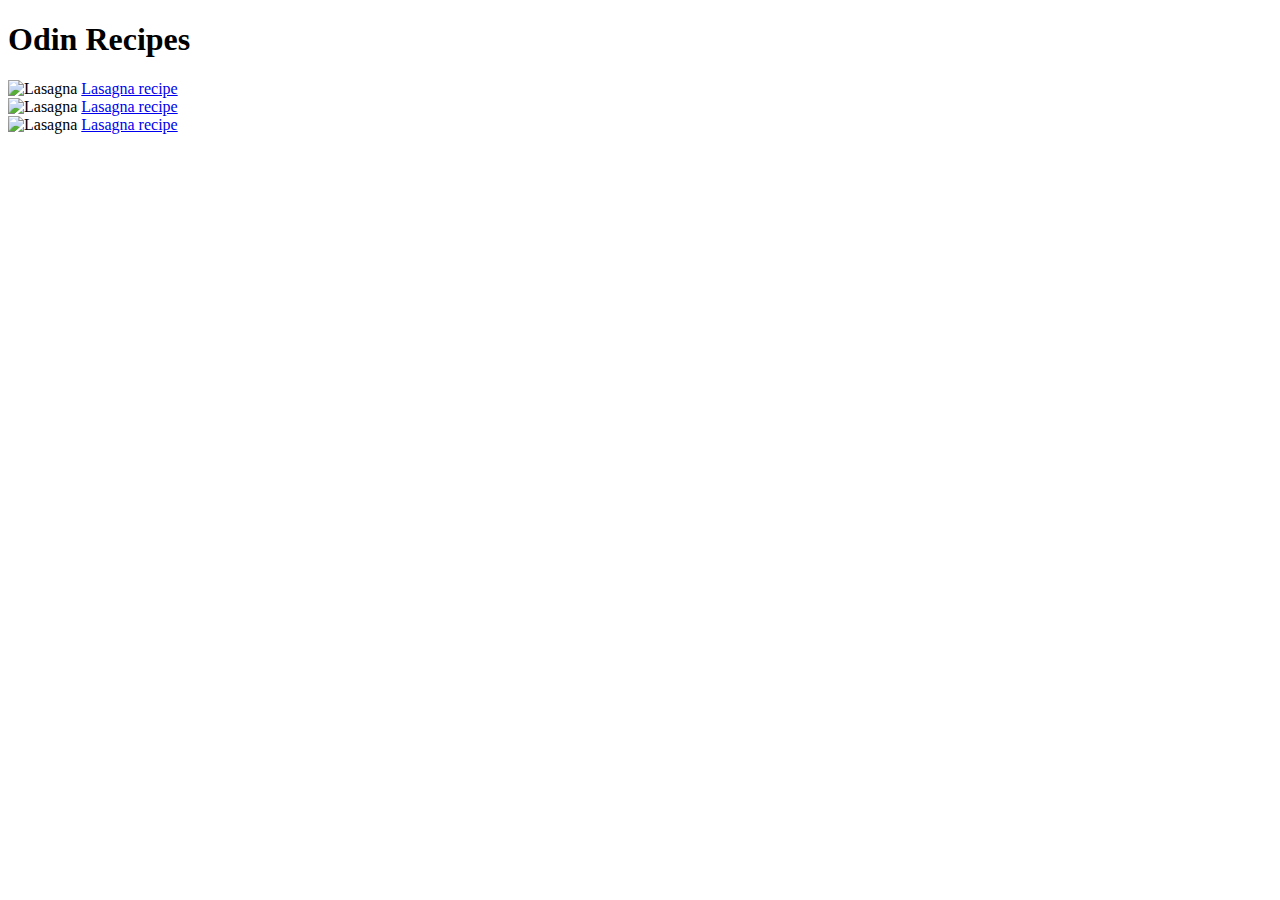
==== index.html @ f6fef265 "First Draft" ====
<!DOCTYPE html>
<html lang="en">
<head>
    <meta charset="UTF-8">
    <title>Odin Recipes</title>
    <link rel="stylesheet" href="style.css">
    <link href="https://fonts.googleapis.com/css2?family=Ibarra+Real+Nova&display=swap" rel="stylesheet">
</head>

<body>
   <h1>Odin Recipes</h1> 

    <div class="container-recipes">
        <div class="recipe">
            <img src="/img/Best-Classic-Lasagna" alt="Lasagna">
            <a href="/recipes/lasagna.html" class="recipe-title">Lasagna recipe</a>
        </div>
        <div class="recipe">
            <img src="/img/Best-Classic-Lasagna" alt="Lasagna">
            <a href="/recipes/lasagna.html" class="recipe-title">Lasagna recipe</a>
        </div>
        <div class="recipe">
            <img src="/img/Best-Classic-Lasagna" alt="Lasagna">
            <a href="/recipes/lasagna.html" class="recipe-title">Lasagna recipe</a>
        </div>
    </div>
</body>
</html>
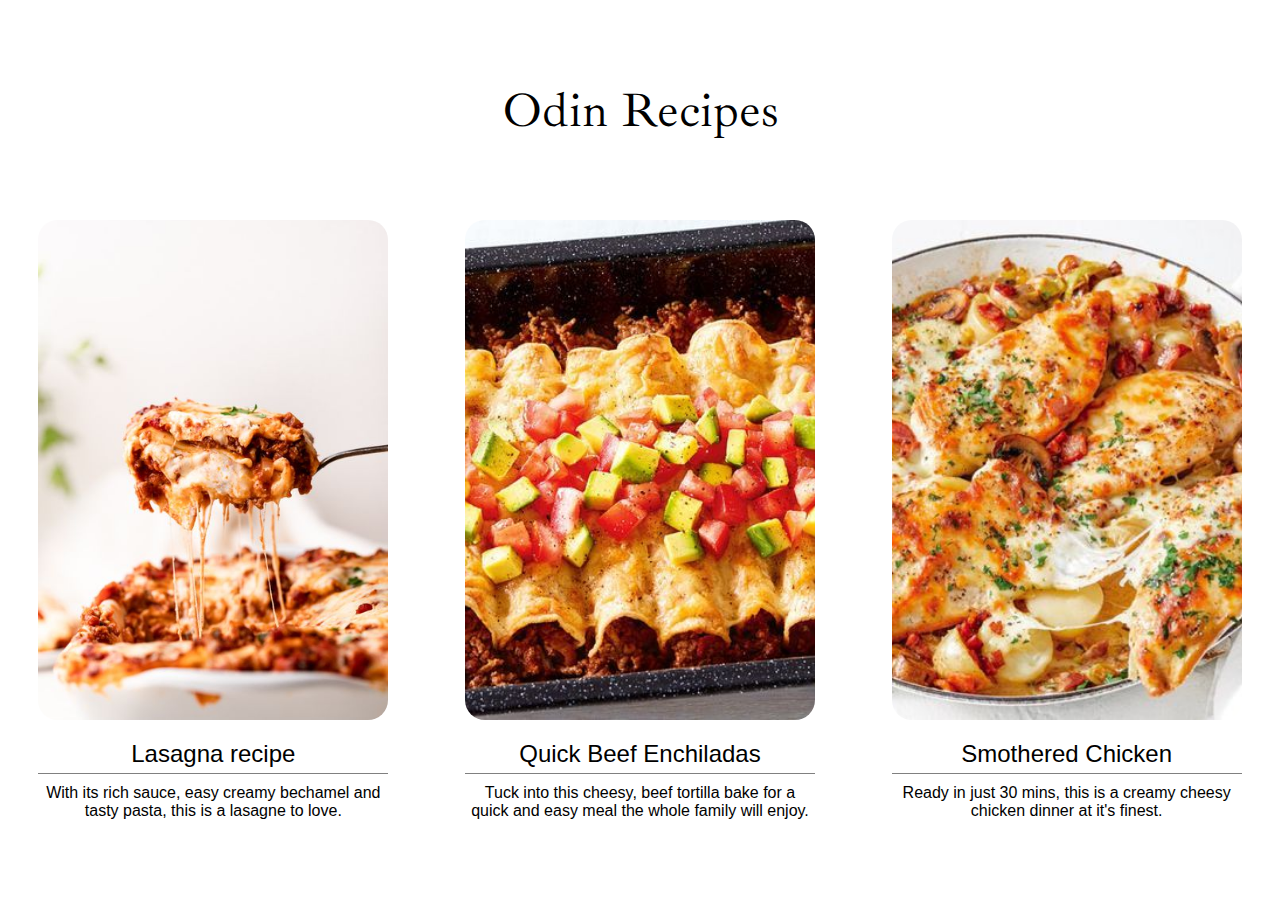
==== commit 54a4e60e: "Home Page" ====
--- a/index.html
+++ b/index.html
@@ -14,14 +14,17 @@
         <div class="recipe">
             <img src="/img/Best-Classic-Lasagna" alt="Lasagna">
             <a href="/recipes/lasagna.html" class="recipe-title">Lasagna recipe</a>
+            <p class="recipe-descr">With its rich sauce, easy creamy bechamel and tasty pasta, this is a lasagne to love.</p>
         </div>
         <div class="recipe">
-            <img src="/img/Best-Classic-Lasagna" alt="Lasagna">
-            <a href="/recipes/lasagna.html" class="recipe-title">Lasagna recipe</a>
+            <img src="/img/quick-beef-enchiladas.jpg" alt="Quick Beef Enchiladas">
+            <a href="/recipes/lasagna.html" class="recipe-title">Quick Beef Enchiladas</a>
+            <p class="recipe-descr">Tuck into this cheesy, beef tortilla bake for a quick and easy meal the whole family will enjoy.</p>
         </div>
         <div class="recipe">
-            <img src="/img/Best-Classic-Lasagna" alt="Lasagna">
-            <a href="/recipes/lasagna.html" class="recipe-title">Lasagna recipe</a>
+            <img src="/img/bacon-mushroom-smothered-chicken-skillet.jpg" alt="One-pan cheese and bacon smothered chicken">
+            <a href="/recipes/lasagna.html" class="recipe-title">Smothered Chicken</a>
+            <p class="recipe-descr">Ready in just 30 mins, this is a creamy cheesy chicken dinner at it's finest.</p>
         </div>
     </div>
 </body>
--- a/style.css
+++ b/style.css
@@ -0,0 +1,63 @@
+/* Home Page */
+
+* {
+    margin: 0;
+    padding: 0;
+}
+
+body {
+    font-family: OpenSans, sans-serif;
+}
+
+h1 {
+    margin: 80px;
+    text-align: center;
+    font-family: 'Ibarra Real Nova', serif;
+    font-weight: 400;
+    font-size: 3em;
+}
+
+.recipe img {
+    display: block;
+    height: 500px;
+    width: 350px;
+    margin-bottom: 20px;
+    object-fit: cover;
+    border-radius: 20px;
+}
+
+.container-recipes {
+    display: grid;
+    grid-template-columns: 1fr 1fr 1fr;
+    max-width: 1300px;
+    margin: 0 auto;
+}
+
+.recipe {
+    margin: 0 auto;
+    max-width: 350px;
+}
+
+.recipe-title {
+    display: block;
+    text-align: center;
+    margin-top: 50x;
+    padding-bottom: 5px;
+    text-decoration: none;
+    color: black;
+    font-size: 1.5em;
+    font-weight: 200;
+    border-bottom: 1px solid gray;
+}
+
+.recipe-title:hover {
+    color: royalblue;
+}
+
+.recipe-descr {
+    margin-top: 10px;
+    text-align: center;
+}
+
+
+/* Lasagna Recipe */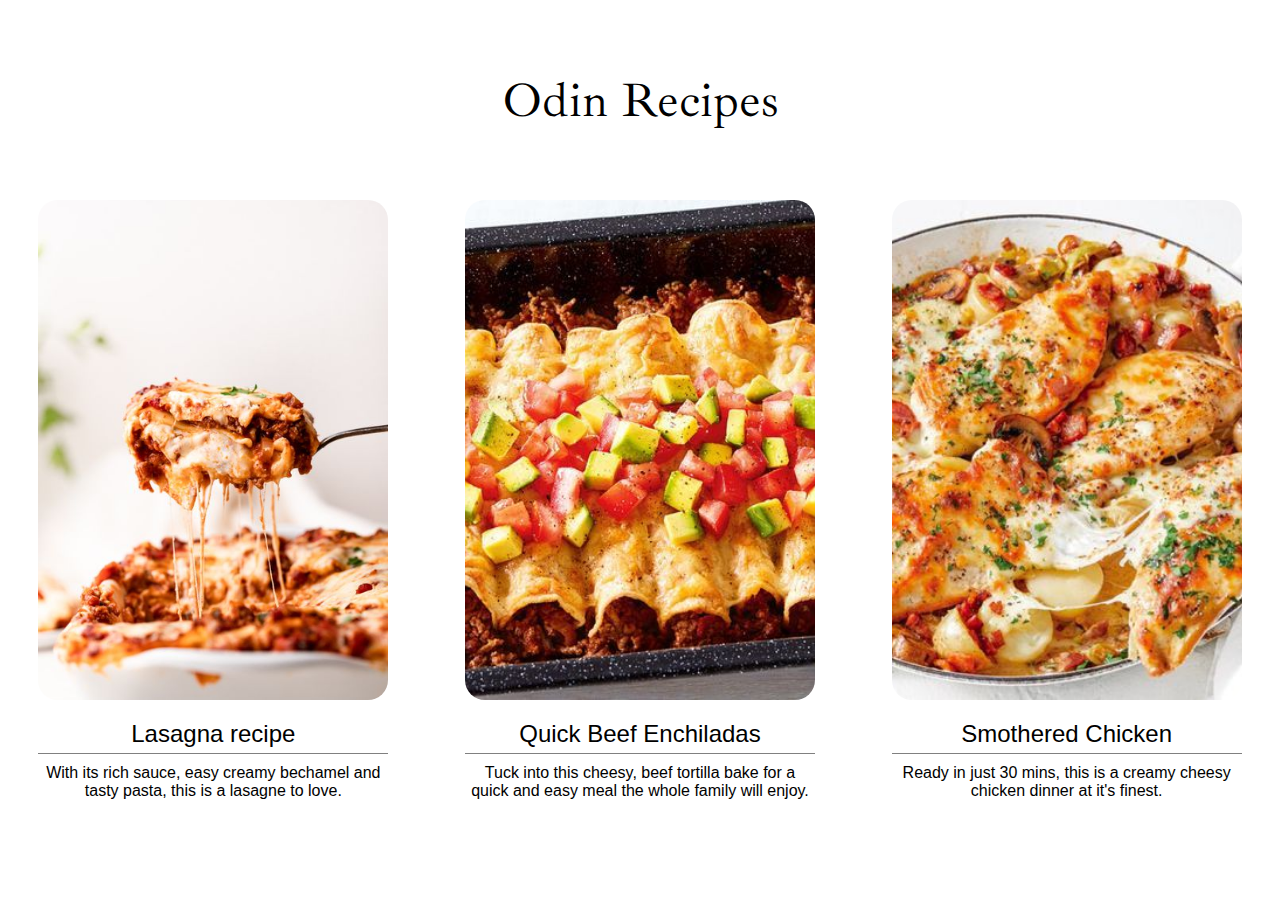
==== commit d6b4e7d3: "lasagna final" ====
--- a/index.html
+++ b/index.html
@@ -13,7 +13,7 @@
     <div class="container-recipes">
         <div class="recipe">
             <img src="/img/Best-Classic-Lasagna" alt="Lasagna">
-            <a href="/recipes/lasagna.html" class="recipe-title">Lasagna recipe</a>
+            <a href="/lasagna.html" class="recipe-title">Lasagna recipe</a>
             <p class="recipe-descr">With its rich sauce, easy creamy bechamel and tasty pasta, this is a lasagne to love.</p>
         </div>
         <div class="recipe">
--- a/style.css
+++ b/style.css
@@ -10,7 +10,7 @@
 }
 
 h1 {
-    margin: 80px;
+    margin: 70px;
     text-align: center;
     font-family: 'Ibarra Real Nova', serif;
     font-weight: 400;
@@ -60,4 +60,83 @@
 }
 
 
-/* Lasagna Recipe */+/* Lasagna Recipe */
+
+.img-container {
+    position: relative;
+    display: flex;
+    margin: 0 auto;
+    justify-content: center;
+    align-items: center;
+}
+
+.img-container::after {
+    content: '';
+    position: absolute;
+    width: 850px;
+    height: 5px;
+    background-color: black;
+    bottom: -30px;
+}
+
+.img-container img {
+    display: block;
+    height: 500px;
+    width: 500px;
+    margin: 0 40px;
+    object-fit: cover;
+}
+
+.recipe-infos {
+    margin-right: 20px;
+}
+
+.recipe-info {
+    display: flex;
+    align-items: center;
+    padding-top: 20px;
+}
+
+.recipe-info p {
+    font-style: italic;
+}
+
+.icons {
+    height: auto; 
+    width: auto; 
+    max-width: 100px; 
+    max-height: 100px;
+}
+
+.recipe-container { 
+    display: flex;
+    margin: 0 auto;
+    justify-content: center;
+    margin: 50px auto;
+    max-width: 800px;
+}
+
+.recipe-text {
+    width: 500px;
+    margin-left: 30px;
+}
+
+.ing-title {
+    margin-bottom: 20px;
+}
+
+.ingredients li {
+    line-height: 1.5;
+    color: #393434;
+    font-size: 15px;
+}
+
+.steps {
+    margin-bottom: 10px;
+}
+
+.step-title {
+    margin-bottom: 5px;
+    font-weight: 800;
+    color: rgb(93, 148, 10);
+}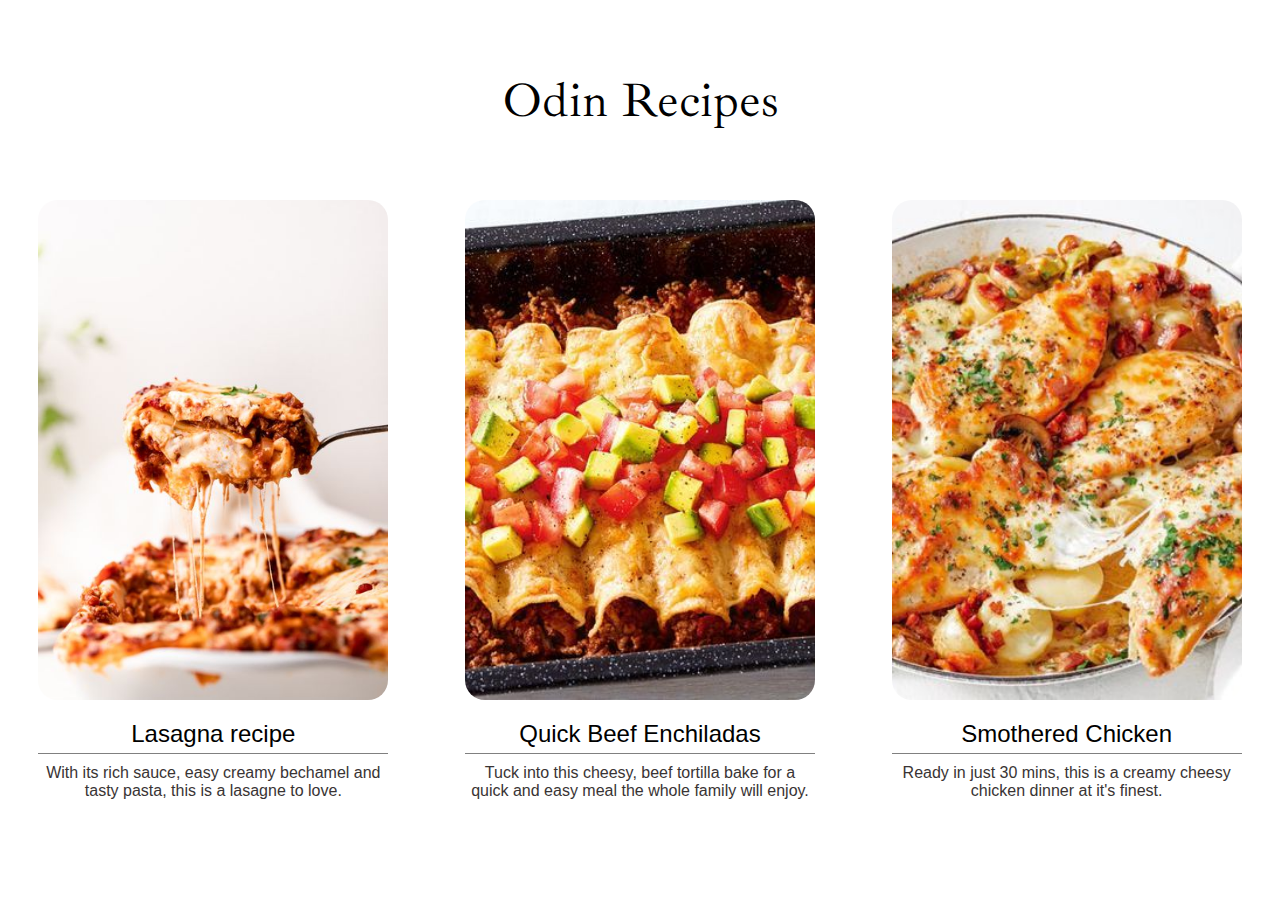
==== commit 5f1a4c34: "final version" ====
--- a/index.html
+++ b/index.html
@@ -18,12 +18,12 @@
         </div>
         <div class="recipe">
             <img src="/img/quick-beef-enchiladas.jpg" alt="Quick Beef Enchiladas">
-            <a href="/recipes/lasagna.html" class="recipe-title">Quick Beef Enchiladas</a>
+            <a href="/quick-beef-enchiladas.html" class="recipe-title">Quick Beef Enchiladas</a>
             <p class="recipe-descr">Tuck into this cheesy, beef tortilla bake for a quick and easy meal the whole family will enjoy.</p>
         </div>
         <div class="recipe">
             <img src="/img/bacon-mushroom-smothered-chicken-skillet.jpg" alt="One-pan cheese and bacon smothered chicken">
-            <a href="/recipes/lasagna.html" class="recipe-title">Smothered Chicken</a>
+            <a href="/smothered-chicken.html" class="recipe-title">Smothered Chicken</a>
             <p class="recipe-descr">Ready in just 30 mins, this is a creamy cheesy chicken dinner at it's finest.</p>
         </div>
     </div>
--- a/style.css
+++ b/style.css
@@ -51,23 +51,28 @@
 }
 
 .recipe-title:hover {
-    color: royalblue;
+    color: #137fcc;
 }
 
 .recipe-descr {
     margin-top: 10px;
     text-align: center;
+    color: #393434;
 }
 
 
-/* Lasagna Recipe */
+/* Recipes */
 
-.img-container {
+.img-container, h2 {
     position: relative;
     display: flex;
     margin: 0 auto;
     justify-content: center;
     align-items: center;
+}
+
+h2 {
+    margin-top: 50px;
 }
 
 .img-container::after {
@@ -112,7 +117,7 @@
     display: flex;
     margin: 0 auto;
     justify-content: center;
-    margin: 50px auto;
+    margin: 40px auto 20px auto;
     max-width: 800px;
 }
 
@@ -139,4 +144,27 @@
     margin-bottom: 5px;
     font-weight: 800;
     color: rgb(93, 148, 10);
-}+}
+
+.button a {
+    text-decoration: none;
+}
+
+.btn {
+    display: block;
+    margin: 0 auto 50px auto;
+    padding: 12px 200px;
+    color: #fff;
+    background-image: linear-gradient(to right, #1FA2FF 0%, #12D8FA  21%, #1FA2FF  100%);
+    border-radius: 20px;
+    border: none;
+    cursor: pointer;
+    font-size: 15px;
+}
+         
+  .btn:hover {
+    background-image: linear-gradient(to right, #137fcc 0%, #12D8FA  21%, #137fcc  100%);
+    color: #fff;
+    text-decoration: none;
+  }
+ 